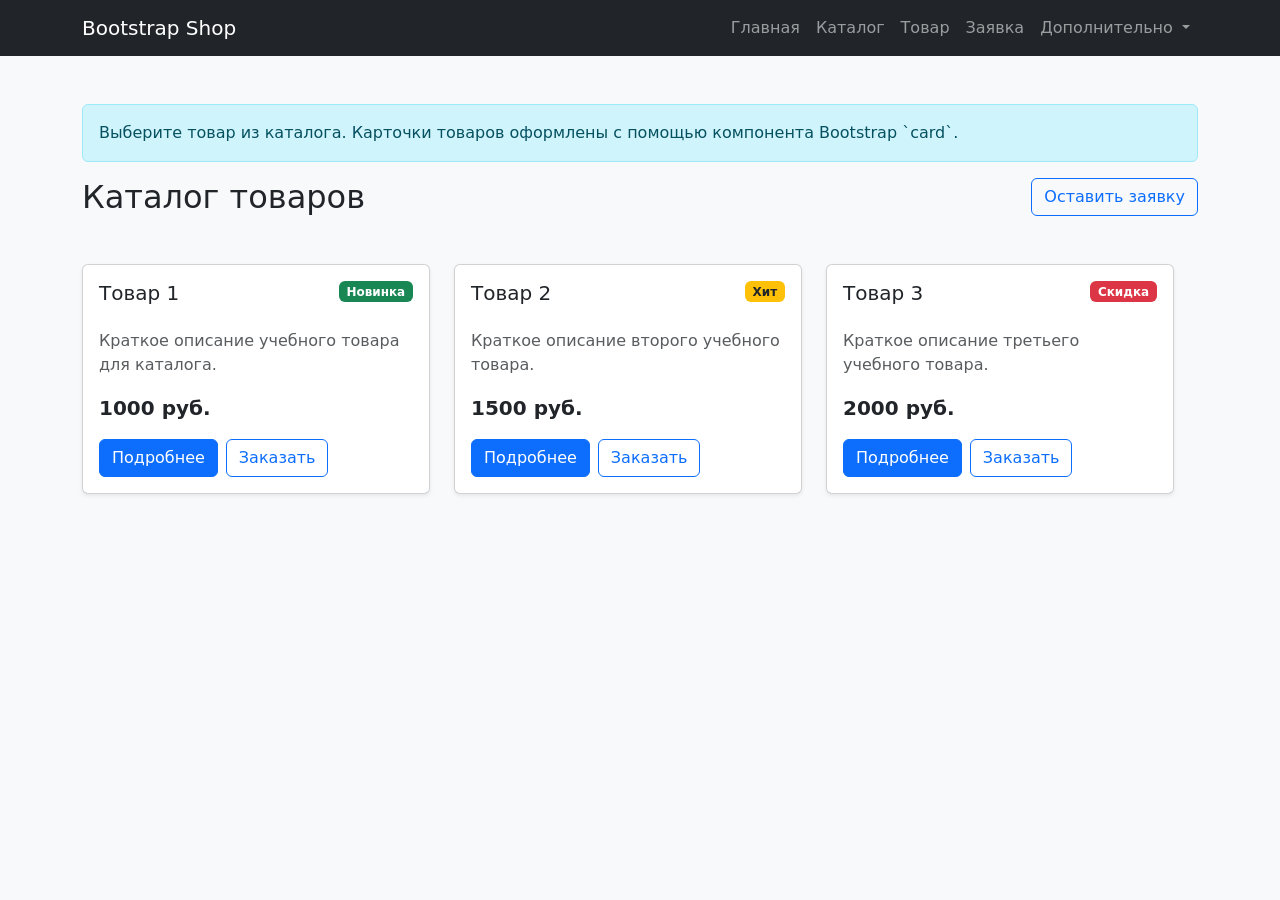
==== catalog.html @ 183e71b6 "feat: add Bootstrap components pages" ====
<!DOCTYPE html>
<html lang="ru">

<head>
    <meta charset="UTF-8">

    <meta
        name="viewport"
        content="width=device-width, initial-scale=1.0"
    >

    <title>Каталог — Bootstrap Shop</title>

    <link
        href="https://cdn.jsdelivr.net/npm/bootstrap@5.3.8/dist/css/bootstrap.min.css"
        rel="stylesheet"
    >

    <link rel="stylesheet" href="css/custom.css">
</head>

<body>

<nav class="navbar navbar-expand-lg navbar-dark bg-dark">
    <div class="container">
        <a class="navbar-brand" href="index.html">Bootstrap Shop</a>

        <button
            class="navbar-toggler"
            type="button"
            data-bs-toggle="collapse"
            data-bs-target="#mainNavbar"
            aria-controls="mainNavbar"
            aria-expanded="false"
            aria-label="Переключить навигацию"
        >
            <span class="navbar-toggler-icon"></span>
        </button>

        <div class="collapse navbar-collapse" id="mainNavbar">
            <ul class="navbar-nav ms-auto">

                <li class="nav-item">
                    <a class="nav-link" href="index.html">Главная</a>
                </li>

                <li class="nav-item">
                    <a class="nav-link" href="catalog.html">Каталог</a>
                </li>

                <li class="nav-item">
                    <a class="nav-link" href="product.html">Товар</a>
                </li>

                <li class="nav-item">
                    <a class="nav-link" href="order.html">Заявка</a>
                </li>

                <li class="nav-item dropdown">
                    <a
                        class="nav-link dropdown-toggle"
                        href="#"
                        role="button"
                        data-bs-toggle="dropdown"
                        aria-expanded="false"
                    >
                        Дополнительно
                    </a>

                    <ul class="dropdown-menu">
                        <li>
                            <a class="dropdown-item" href="catalog.html">
                                Все товары
                            </a>
                        </li>

                        <li>
                            <a class="dropdown-item" href="order.html">
                                Оформить заявку
                            </a>
                        </li>

                        <li>
                            <a class="dropdown-item" href="index.html#popular">
                                Популярное
                            </a>
                        </li>
                    </ul>
                </li>

            </ul>
        </div>
    </div>
</nav>

<main class="container my-5">

    <div class="alert alert-info" role="alert">
        Выберите товар из каталога. Карточки товаров оформлены
        с помощью компонента Bootstrap `card`.
    </div>

    <div class="d-flex justify-content-between align-items-center mb-4">

        <h1 class="h2 mb-0">Каталог товаров</h1>

        <a class="btn btn-outline-primary" href="order.html">
            Оставить заявку
        </a>

    </div>

    <div class="row g-4">
        
<div class="row g-4">

    <!-- Первый товар -->
    <div class="col-12 col-md-6 col-lg-4">
        <div class="card h-100 shadow-sm">

            <div class="card-body d-flex flex-column">

                <div class="d-flex justify-content-between align-items-start mb-3">
                    <h2 class="card-title h5">Товар 1</h2>
                    <span class="badge bg-success">Новинка</span>
                </div>

                <p class="card-text text-muted">
                    Краткое описание учебного товара для каталога.
                </p>

                <p class="fw-bold fs-5 mt-auto">1000 руб.</p>

                <div class="d-flex gap-2">

                    <a class="btn btn-primary" href="product.html">
                        Подробнее
                    </a>

                    <button
                        class="btn btn-outline-primary"
                        type="button"
                        data-bs-toggle="modal"
                        data-bs-target="#orderModal"
                    >
                        Заказать
                    </button>

                </div>
            </div>
        </div>
    </div>

    <!-- Второй товар -->
    <div class="col-12 col-md-6 col-lg-4">
        <div class="card h-100 shadow-sm">

            <div class="card-body d-flex flex-column">

                <div class="d-flex justify-content-between align-items-start mb-3">
                    <h2 class="card-title h5">Товар 2</h2>
                    <span class="badge bg-warning text-dark">Хит</span>
                </div>

                <p class="card-text text-muted">
                    Краткое описание второго учебного товара.
                </p>

                <p class="fw-bold fs-5 mt-auto">1500 руб.</p>

                <div class="d-flex gap-2">

                    <a class="btn btn-primary" href="product.html">
                        Подробнее
                    </a>

                    <button
                        class="btn btn-outline-primary"
                        type="button"
                        data-bs-toggle="modal"
                        data-bs-target="#orderModal"
                    >
                        Заказать
                    </button>

                </div>
            </div>
        </div>
    </div>

    <!-- Третий товар -->
    <div class="col-12 col-md-6 col-lg-4">
        <div class="card h-100 shadow-sm">

            <div class="card-body d-flex flex-column">

                <div class="d-flex justify-content-between align-items-start mb-3">
                    <h2 class="card-title h5">Товар 3</h2>
                    <span class="badge bg-danger">Скидка</span>
                </div>

                <p class="card-text text-muted">
                    Краткое описание третьего учебного товара.
                </p>

                <p class="fw-bold fs-5 mt-auto">2000 руб.</p>

                <div class="d-flex gap-2">

                    <a class="btn btn-primary" href="product.html">
                        Подробнее
                    </a>

                    <button
                        class="btn btn-outline-primary"
                        type="button"
                        data-bs-toggle="modal"
                        data-bs-target="#orderModal"
                    >
                        Заказать
                    </button>

                </div>
            </div>
        </div>
    </div>

</div>

    </div>

</main>


<!-- Модальное окно быстрой заявки -->
<div
    class="modal fade"
    id="orderModal"
    tabindex="-1"
    aria-labelledby="orderModalLabel"
    aria-hidden="true"
>
    <div class="modal-dialog">
        <div class="modal-content">

            <div class="modal-header">
                <h2 class="modal-title h5" id="orderModalLabel">
                    Быстрая заявка
                </h2>

                <button
                    type="button"
                    class="btn-close"
                    data-bs-dismiss="modal"
                    aria-label="Закрыть"
                ></button>
            </div>

            <div class="modal-body">

                <p class="text-muted">
                    Оставьте контактные данные, и менеджер свяжется с вами.
                </p>

                <form>

                    <div class="mb-3">
                        <label for="modal-name" class="form-label">
                            Имя
                        </label>

                        <input
                            id="modal-name"
                            type="text"
                            class="form-control"
                            required
                        >
                    </div>

                    <div class="mb-3">
                        <label for="modal-phone" class="form-label">
                            Телефон
                        </label>

                        <input
                            id="modal-phone"
                            type="tel"
                            class="form-control"
                            required
                        >
                    </div>

                    <div class="form-check mb-3">
                        <input
                            id="modal-agree"
                            class="form-check-input"
                            type="checkbox"
                            required
                        >

                        <label class="form-check-label" for="modal-agree">
                            Согласен на обработку данных
                        </label>
                    </div>

                </form>
            </div>

            <div class="modal-footer">

                <button
                    type="button"
                    class="btn btn-secondary"
                    data-bs-dismiss="modal"
                >
                    Закрыть
                </button>

                <button
                    type="button"
                    class="btn btn-primary"
                >
                    Отправить
                </button>

            </div>

        </div>
    </div>
</div>


    <script
        src="https://cdn.jsdelivr.net/npm/bootstrap@5.3.8/dist/js/bootstrap.bundle.min.js">
    </script>

<body class="bg-light">

</html>
---- css/custom.css ----
body {
    min-height: 100vh;
}

.placeholder-box {
    min-height: 240px;
}

.placeholder-image {
    min-height: 320px;
}

.card-img-top {
    height: 180px;
    object-fit: cover;
}
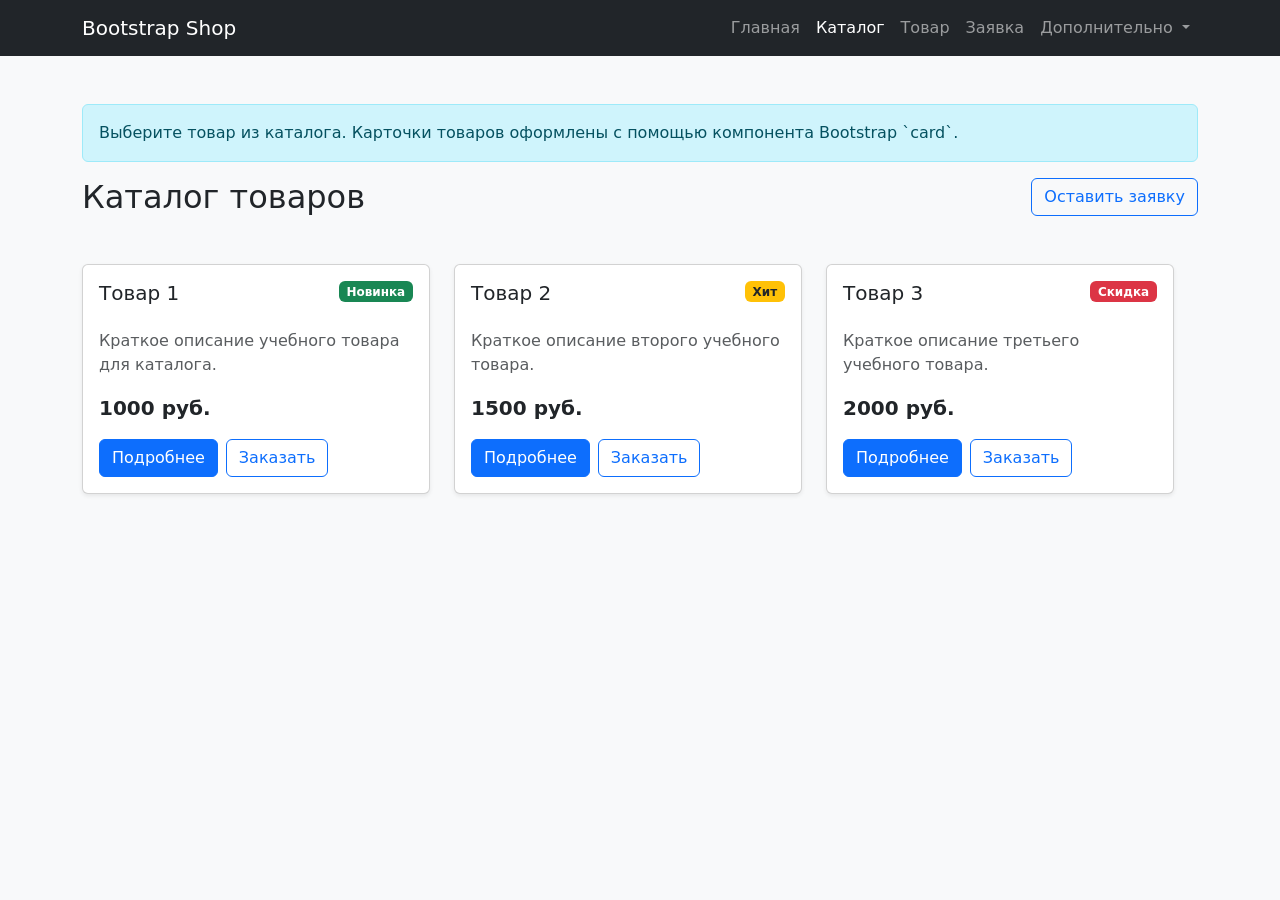
==== commit bd350868: "fix: prepare Bootstrap project for submission" ====
--- a/catalog.html
+++ b/catalog.html
@@ -46,7 +46,7 @@
                 </li>
 
                 <li class="nav-item">
-                    <a class="nav-link" href="catalog.html">Каталог</a>
+                    <a class="nav-link active" aria-current="page" href="catalog.html">Каталог</a>
                 </li>
 
                 <li class="nav-item">
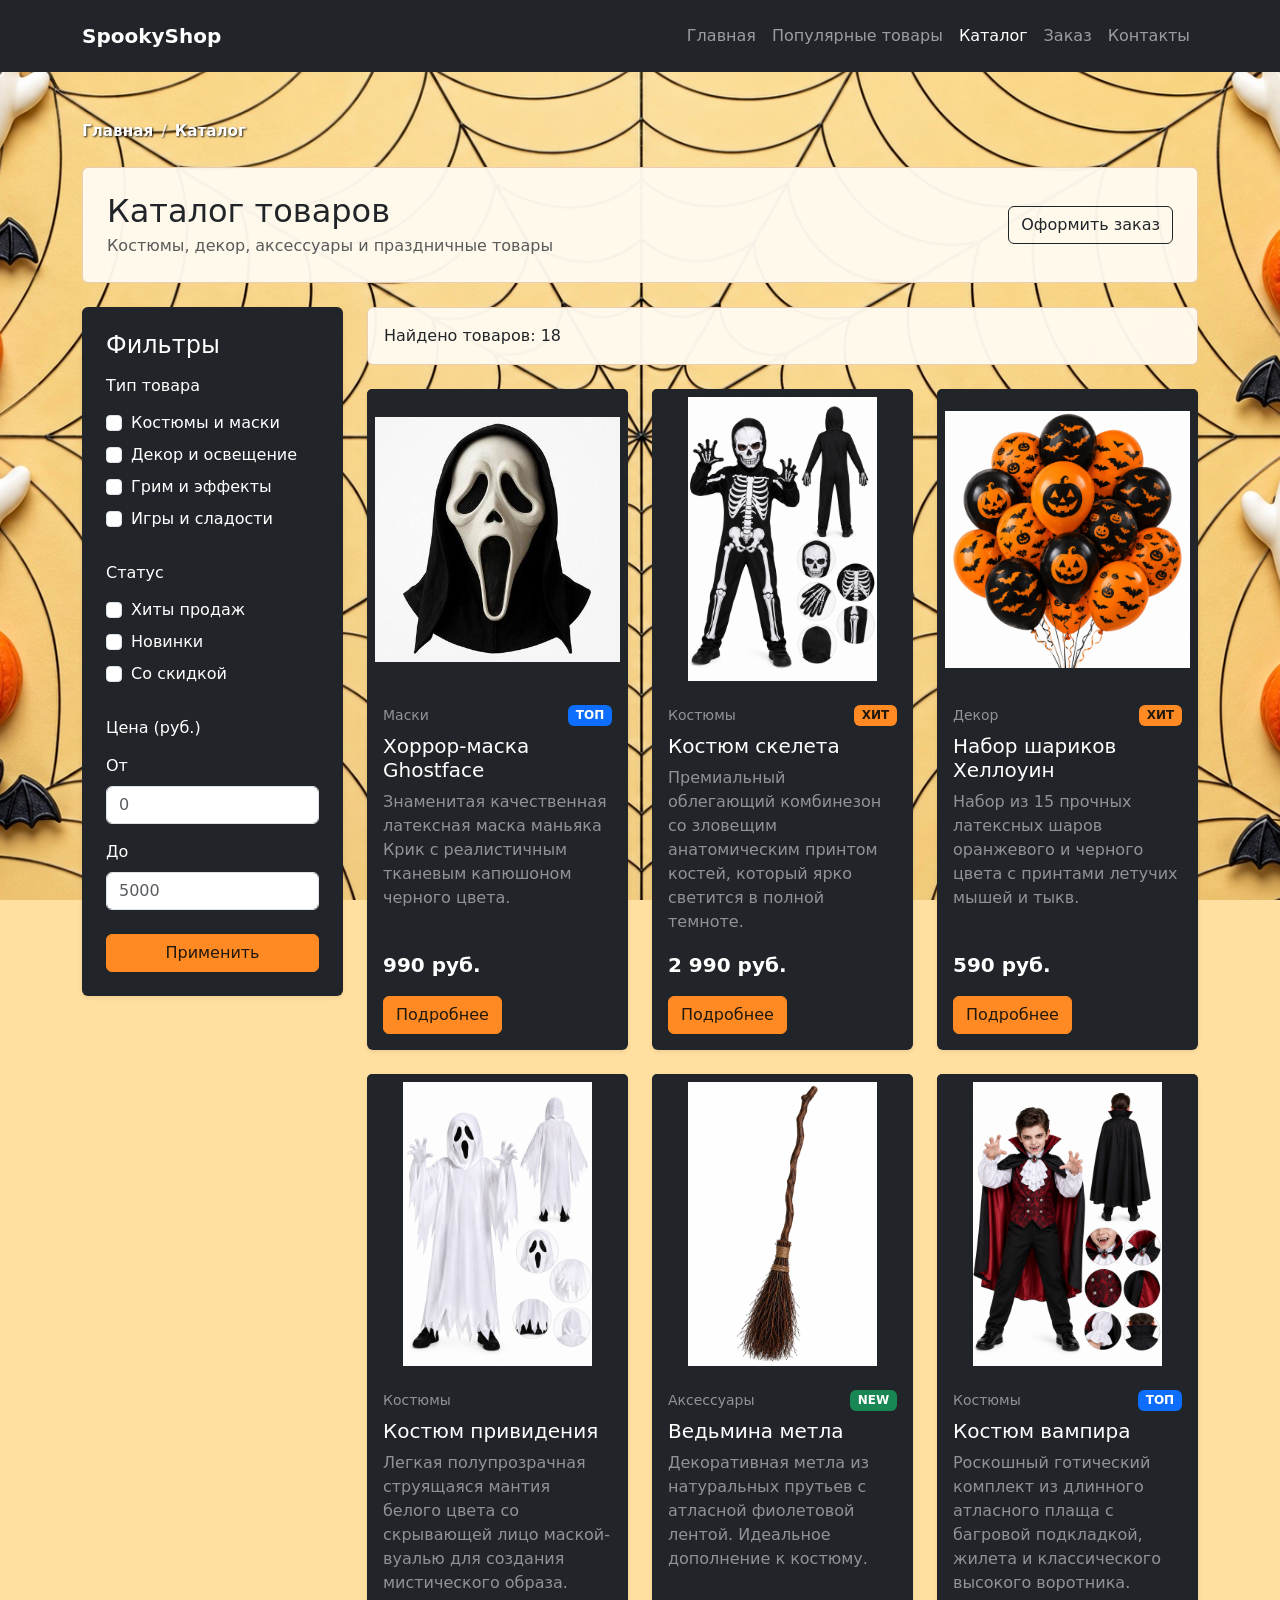
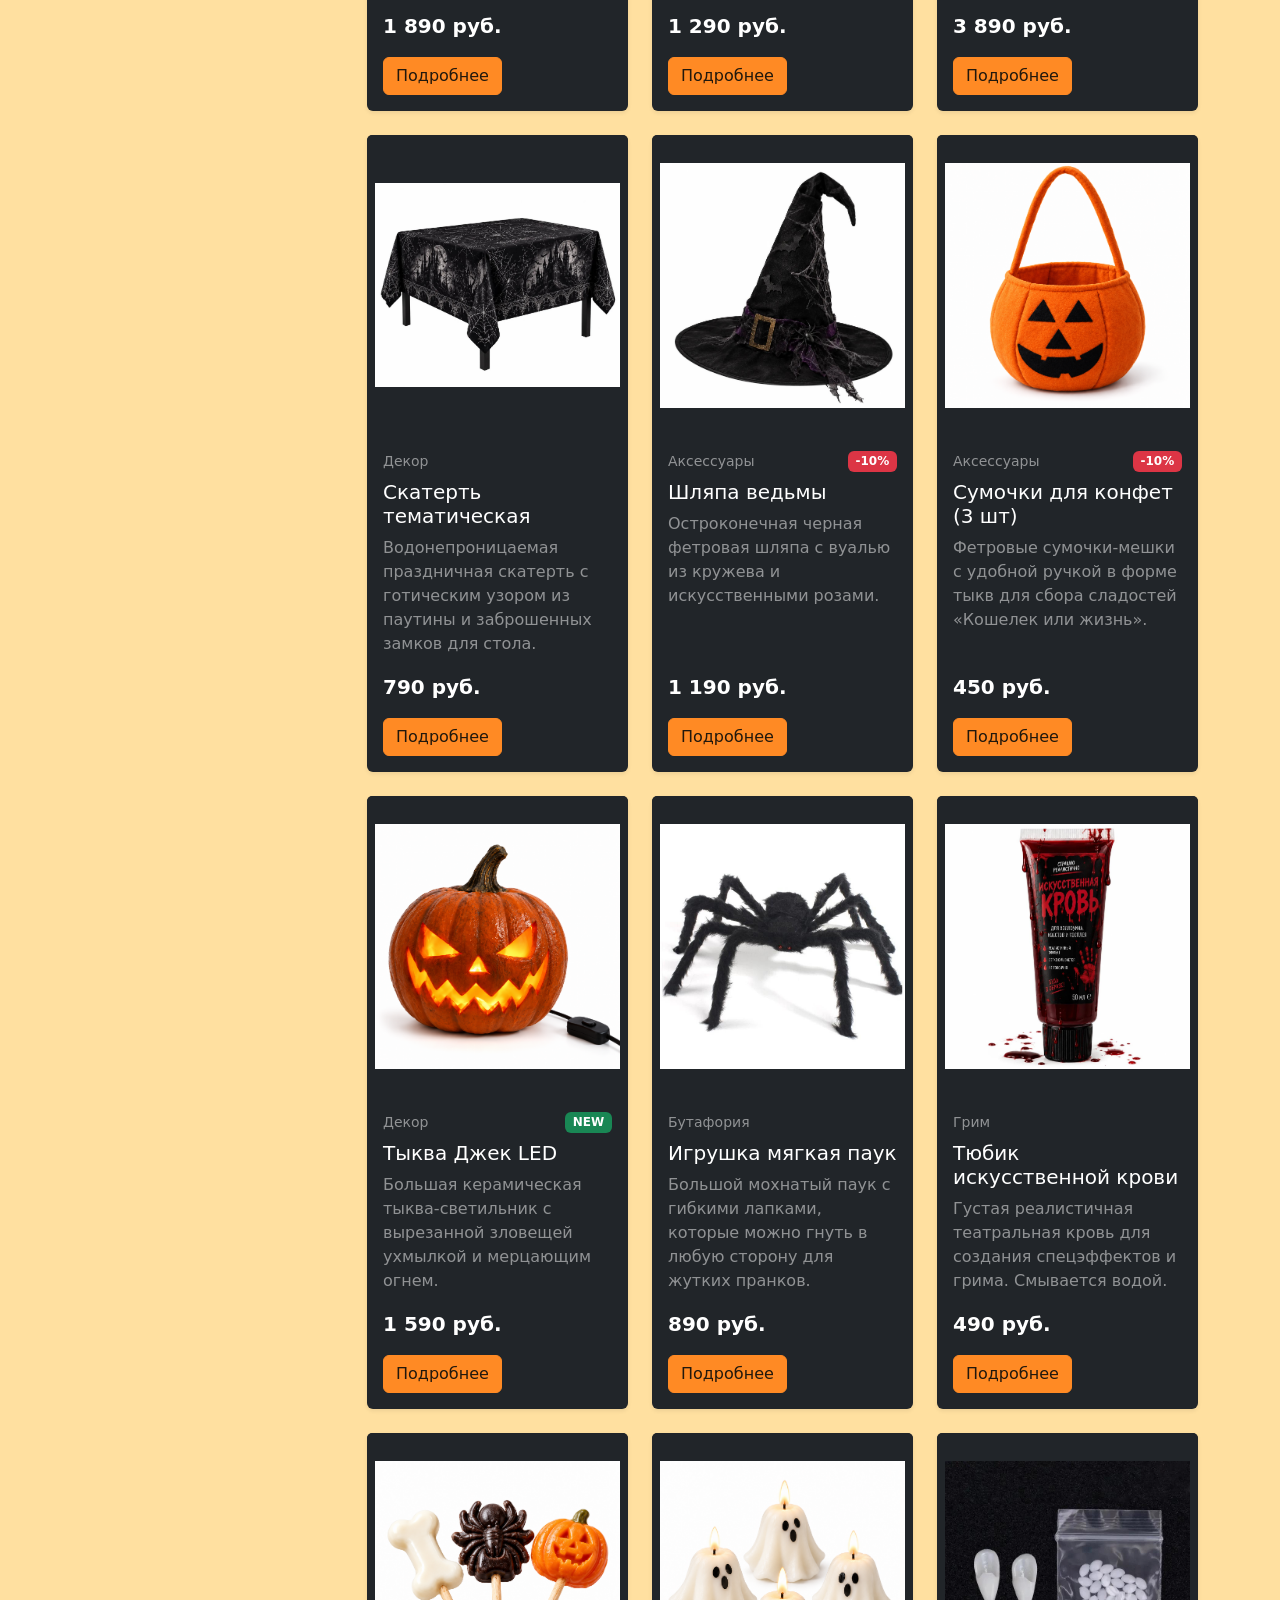
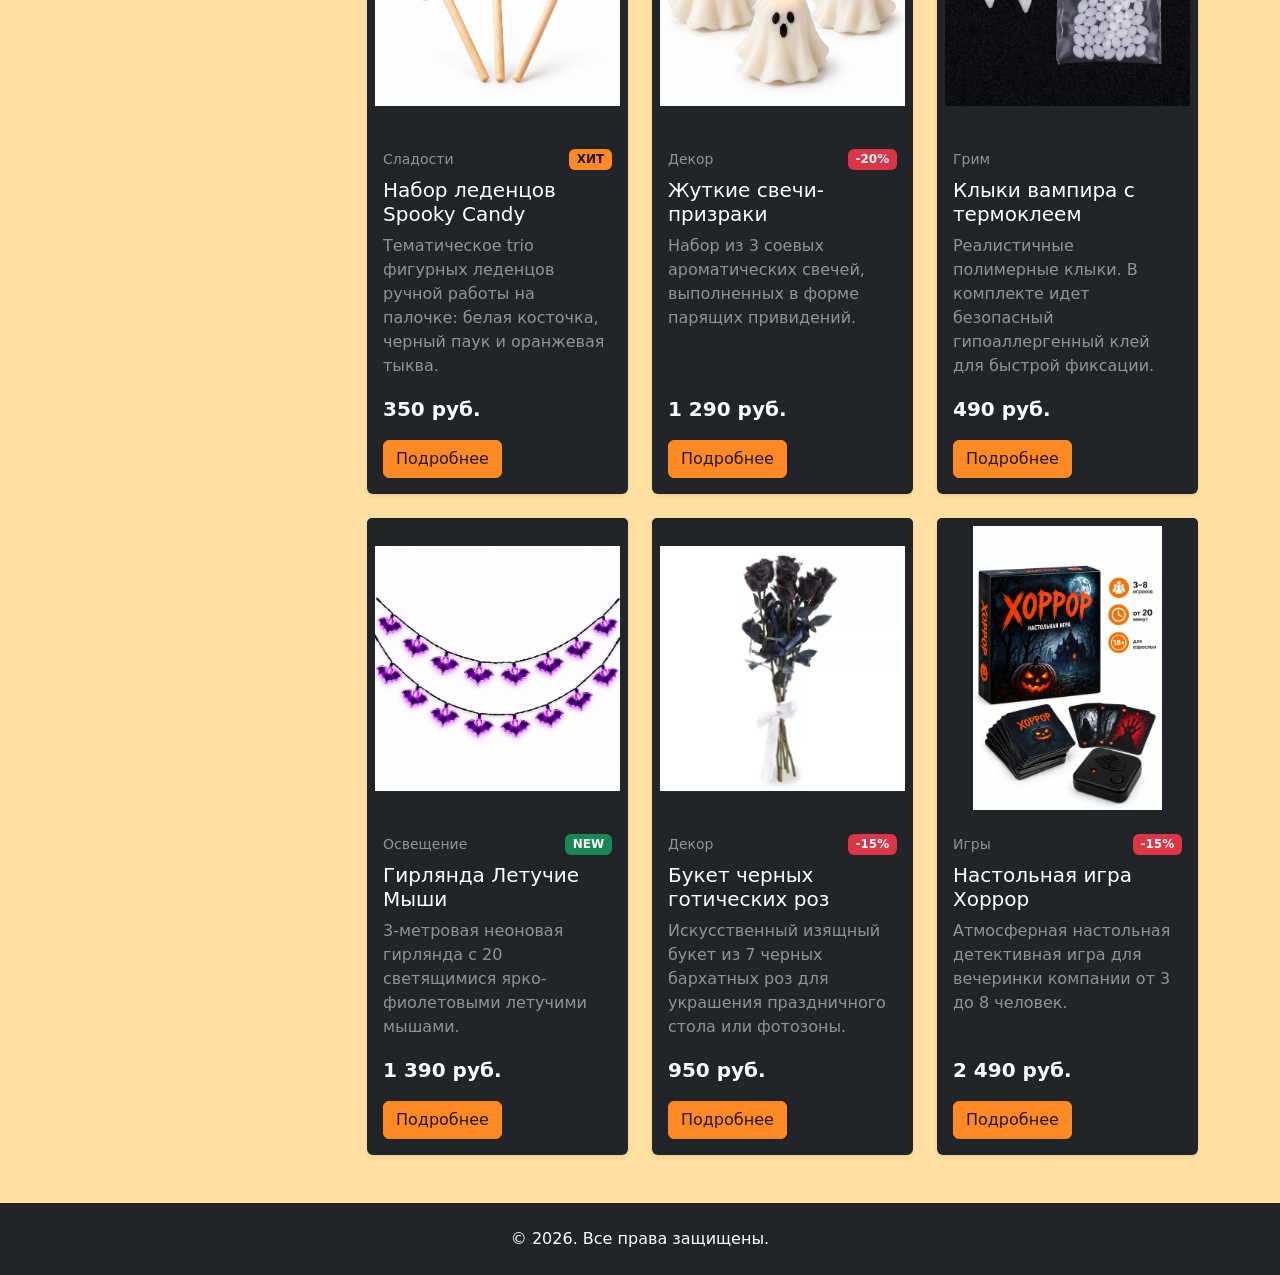
==== commit d0aae740: "Add files via upload Update SpookyShop project" ====
--- a/catalog.html
+++ b/catalog.html
@@ -1,340 +1,474 @@
-
 <!DOCTYPE html>
 <html lang="ru">
-
 <head>
     <meta charset="UTF-8">
-
-    <meta
-        name="viewport"
-        content="width=device-width, initial-scale=1.0"
-    >
-
-    <title>Каталог — Bootstrap Shop</title>
-
-    <link
-        href="https://cdn.jsdelivr.net/npm/bootstrap@5.3.8/dist/css/bootstrap.min.css"
-        rel="stylesheet"
-    >
-
+    <meta name="viewport" content="width=device-width, initial-scale=1.0">
+    <meta name="description" content="Каталог SpookyShop: костюмы, декор, аксессуары и товары для Хеллоуина.">
+    <title>Каталог — SpookyShop</title>
+    <link rel="stylesheet" href="vendor/bootstrap/css/bootstrap.min.css">
     <link rel="stylesheet" href="css/custom.css">
 </head>
-
-<body>
-
-<nav class="navbar navbar-expand-lg navbar-dark bg-dark">
+<body class="spooky-page">
+
+<header>
+<nav class="navbar navbar-expand-lg navbar-dark bg-dark py-3" aria-label="Основная навигация">
     <div class="container">
-        <a class="navbar-brand" href="index.html">Bootstrap Shop</a>
-
-        <button
-            class="navbar-toggler"
-            type="button"
-            data-bs-toggle="collapse"
-            data-bs-target="#mainNavbar"
-            aria-controls="mainNavbar"
-            aria-expanded="false"
-            aria-label="Переключить навигацию"
-        >
-            <span class="navbar-toggler-icon"></span>
-        </button>
-
+        <a class="navbar-brand fw-bold" href="index.html">SpookyShop</a>
+        <button class="navbar-toggler" type="button" data-bs-toggle="collapse" data-bs-target="#mainNavbar" aria-controls="mainNavbar" aria-expanded="false" aria-label="Переключить навигацию"><span class="navbar-toggler-icon"></span></button>
         <div class="collapse navbar-collapse" id="mainNavbar">
             <ul class="navbar-nav ms-auto">
-
-                <li class="nav-item">
-                    <a class="nav-link" href="index.html">Главная</a>
-                </li>
-
-                <li class="nav-item">
-                    <a class="nav-link active" aria-current="page" href="catalog.html">Каталог</a>
-                </li>
-
-                <li class="nav-item">
-                    <a class="nav-link" href="product.html">Товар</a>
-                </li>
-
-                <li class="nav-item">
-                    <a class="nav-link" href="order.html">Заявка</a>
-                </li>
-
-                <li class="nav-item dropdown">
-                    <a
-                        class="nav-link dropdown-toggle"
-                        href="#"
-                        role="button"
-                        data-bs-toggle="dropdown"
-                        aria-expanded="false"
-                    >
-                        Дополнительно
-                    </a>
-
-                    <ul class="dropdown-menu">
-                        <li>
-                            <a class="dropdown-item" href="catalog.html">
-                                Все товары
-                            </a>
-                        </li>
-
-                        <li>
-                            <a class="dropdown-item" href="order.html">
-                                Оформить заявку
-                            </a>
-                        </li>
-
-                        <li>
-                            <a class="dropdown-item" href="index.html#popular">
-                                Популярное
-                            </a>
-                        </li>
-                    </ul>
-                </li>
-
+                <li class="nav-item"><a class="nav-link" href="index.html">Главная</a></li>
+                <li class="nav-item"><a class="nav-link" href="index.html#popular">Популярные товары</a></li>
+                <li class="nav-item"><a class="nav-link active" aria-current="page" href="catalog.html">Каталог</a></li>
+                <li class="nav-item"><a class="nav-link" href="order.html">Заказ</a></li>
+                <li class="nav-item"><a class="nav-link" href="contacts.html">Контакты</a></li>
             </ul>
         </div>
     </div>
 </nav>
+</header>
 
 <main class="container my-5">
-
-    <div class="alert alert-info" role="alert">
-        Выберите товар из каталога. Карточки товаров оформлены
-        с помощью компонента Bootstrap `card`.
+    <!-- Хлебные крошки, как в КР1: без рамки -->
+    <nav aria-label="Хлебные крошки">
+        <ol class="breadcrumb spooky-breadcrumb mb-4">
+            <li class="breadcrumb-item"><a href="index.html">Главная</a></li>
+            <li class="breadcrumb-item active" aria-current="page">Каталог</li>
+        </ol>
+    </nav>
+
+    <div class="spooky-panel rounded p-4 d-flex flex-wrap justify-content-between align-items-center gap-3 mb-4">
+        <div>
+            <h1 class="h2 mb-1">Каталог товаров</h1>
+            <p class="text-muted mb-0">Костюмы, декор, аксессуары и праздничные товары</p>
+        </div>
+        <a class="btn btn-outline-dark" href="order.html">Оформить заказ</a>
     </div>
-
-    <div class="d-flex justify-content-between align-items-center mb-4">
-
-        <h1 class="h2 mb-0">Каталог товаров</h1>
-
-        <a class="btn btn-outline-primary" href="order.html">
-            Оставить заявку
-        </a>
-
+    <div class="row g-4">
+        <aside class="col-12 col-lg-3" aria-labelledby="filters-title">
+            <div class="card bg-dark text-white border-0 shadow-sm"><div class="card-body p-4">
+                <h2 class="h4 mb-3" id="filters-title">Фильтры</h2>
+                <form id="catalogFilters">
+          
+          <fieldset class="mb-4">
+            <legend class="h6 mb-3">Тип товара</legend>
+            <label class="d-block mb-2"><input class="form-check-input me-1" type="checkbox" name="type" value="costumes"> Костюмы и маски</label>
+            <label class="d-block mb-2"><input class="form-check-input me-1" type="checkbox" name="type" value="decor"> Декор и освещение</label>
+            <label class="d-block mb-2"><input class="form-check-input me-1" type="checkbox" name="type" value="makeup"> Грим и эффекты</label>
+            <label class="d-block mb-2"><input class="form-check-input me-1" type="checkbox" name="type" value="sweets"> Игры и сладости</label>
+          </fieldset>
+
+          <fieldset class="mb-4">
+            <legend class="h6 mb-3">Статус</legend>
+            <label class="d-block mb-2"><input class="form-check-input me-1" type="checkbox" name="status" value="hit"> Хиты продаж</label>
+            <label class="d-block mb-2"><input class="form-check-input me-1" type="checkbox" name="status" value="new"> Новинки</label>
+            <label class="d-block mb-2"><input class="form-check-input me-1" type="checkbox" name="status" value="discount"> Со скидкой</label>
+          </fieldset>
+          
+          <fieldset class="mb-4">
+            <legend class="h6 mb-3">Цена (руб.)</legend>
+            <label class="d-block mb-2" for="price-from">От</label>
+            <input class="form-control" id="price-from" name="price_from" min="0" step="1" type="number" placeholder="0">
+            <label class="d-block mt-3 mb-2" for="price-to">До</label>
+            <input class="form-control" id="price-to" name="price_to" min="0" step="1" type="number" placeholder="5000">
+          </fieldset>
+          <button class="btn btn-orange w-100" type="submit">Применить</button>
+        </form>
+            </div></div>
+        </aside>
+        <section class="col-12 col-lg-9" aria-label="Товары каталога">
+            <p class="spooky-panel rounded p-3 mb-4" id="catalog-count" role="status">Найдено товаров: 18</p>
+            <div class="row g-4" id="catalog-products">
+
+        <!-- Товар 1 -->
+        <div class="col-12 col-md-6 col-lg-4">
+            <article data-type="costumes" data-status="" data-category="Маски" data-price="990" id="scream" class="card h-100 shadow-sm bg-dark text-white border-0">
+                <img src="images/scream.png" class="card-img-top object-fit-contain bg-dark p-2"
+                     alt="Хоррор-маска Ghostface" loading="lazy">
+                <div class="card-body d-flex flex-column">
+                    <div class="d-flex justify-content-between align-items-start gap-2 mb-2">
+                        <span class="small text-white-50">Маски</span>
+                        <span class="badge bg-primary">ТОП</span>
+                    </div>
+                    <h2 class="card-title h5">Хоррор-маска Ghostface</h2>
+                    <p class="card-text text-white-50">Знаменитая качественная латексная маска маньяка Крик с реалистичным тканевым капюшоном черного цвета.</p>
+                    <p class="fw-bold fs-5 mt-auto">990 руб.</p>
+                    <div class="d-flex flex-wrap gap-2">
+                        <a class="btn btn-orange" href="product.html">Подробнее</a>
+                        
+                        
+                    </div>
+                </div>
+            </article>
+        </div>
+        <!-- Товар 2 -->
+        <div class="col-12 col-md-6 col-lg-4">
+            <article data-type="costumes" data-status="hit" data-category="Костюмы" data-price="2990" id="skeleton" class="card h-100 shadow-sm bg-dark text-white border-0">
+                <img src="images/skeleton.png" class="card-img-top object-fit-contain bg-dark p-2"
+                     alt="Костюм скелета" loading="lazy">
+                <div class="card-body d-flex flex-column">
+                    <div class="d-flex justify-content-between align-items-start gap-2 mb-2">
+                        <span class="small text-white-50">Костюмы</span>
+                        <span class="badge badge-orange">ХИТ</span>
+                    </div>
+                    <h2 class="card-title h5">Костюм скелета</h2>
+                    <p class="card-text text-white-50">Премиальный облегающий комбинезон со зловещим анатомическим принтом костей, который ярко светится в полной темноте.</p>
+                    <p class="fw-bold fs-5 mt-auto">2 990 руб.</p>
+                    <div class="d-flex flex-wrap gap-2">
+                        <a class="btn btn-orange" href="product.html">Подробнее</a>
+                        
+                    </div>
+                </div>
+            </article>
+        </div>
+        <!-- Товар 3 -->
+        <div class="col-12 col-md-6 col-lg-4">
+            <article data-type="decor" data-status="hit" data-category="Декор" data-price="590" id="balloon" class="card h-100 shadow-sm bg-dark text-white border-0">
+                <img src="images/balloon.png" class="card-img-top object-fit-contain bg-dark p-2"
+                     alt="Набор шариков Хеллоуин" loading="lazy">
+                <div class="card-body d-flex flex-column">
+                    <div class="d-flex justify-content-between align-items-start gap-2 mb-2">
+                        <span class="small text-white-50">Декор</span>
+                        <span class="badge badge-orange">ХИТ</span>
+                    </div>
+                    <h2 class="card-title h5">Набор шариков Хеллоуин</h2>
+                    <p class="card-text text-white-50">Набор из 15 прочных латексных шаров оранжевого и черного цвета с принтами летучих мышей и тыкв.</p>
+                    <p class="fw-bold fs-5 mt-auto">590 руб.</p>
+                    <div class="d-flex flex-wrap gap-2">
+                        <a class="btn btn-orange" href="product.html">Подробнее</a>
+                        
+                        
+                    </div>
+                </div>
+            </article>
+        </div>
+        <!-- Товар 4 -->
+        <div class="col-12 col-md-6 col-lg-4">
+            <article data-type="costumes" data-status="" data-category="Костюмы" data-price="1890" id="ghost" class="card h-100 shadow-sm bg-dark text-white border-0">
+                <img src="images/ghost.png" class="card-img-top object-fit-contain bg-dark p-2"
+                     alt="Костюм привидения" loading="lazy">
+                <div class="card-body d-flex flex-column">
+                    <div class="d-flex justify-content-between align-items-start gap-2 mb-2">
+                        <span class="small text-white-50">Костюмы</span>
+                        
+                    </div>
+                    <h2 class="card-title h5">Костюм привидения</h2>
+                    <p class="card-text text-white-50">Легкая полупрозрачная струящаяся мантия белого цвета со скрывающей лицо маской-вуалью для создания мистического образа.</p>
+                    <p class="fw-bold fs-5 mt-auto">1 890 руб.</p>
+                    <div class="d-flex flex-wrap gap-2">
+                        <a class="btn btn-orange" href="product.html">Подробнее</a>
+                        
+                        
+                    </div>
+                </div>
+            </article>
+        </div>
+        <!-- Товар 5 -->
+        <div class="col-12 col-md-6 col-lg-4">
+            <article data-type="costumes" data-status="new" data-category="Аксессуары" data-price="1290" id="broom" class="card h-100 shadow-sm bg-dark text-white border-0">
+                <img src="images/broom.png" class="card-img-top object-fit-contain bg-dark p-2"
+                     alt="Ведьмина метла" loading="lazy">
+                <div class="card-body d-flex flex-column">
+                    <div class="d-flex justify-content-between align-items-start gap-2 mb-2">
+                        <span class="small text-white-50">Аксессуары</span>
+                        <span class="badge bg-success">NEW</span>
+                    </div>
+                    <h2 class="card-title h5">Ведьмина метла</h2>
+                    <p class="card-text text-white-50">Декоративная метла из натуральных прутьев с атласной фиолетовой лентой. Идеальное дополнение к костюму.</p>
+                    <p class="fw-bold fs-5 mt-auto">1 290 руб.</p>
+                    <div class="d-flex flex-wrap gap-2">
+                        <a class="btn btn-orange" href="product.html">Подробнее</a>
+                        
+                        
+                    </div>
+                </div>
+            </article>
+        </div>
+        <!-- Товар 6 -->
+        <div class="col-12 col-md-6 col-lg-4">
+            <article data-type="costumes" data-status="" data-category="Костюмы" data-price="3890" id="vampire" class="card h-100 shadow-sm bg-dark text-white border-0">
+                <img src="images/vampire.png" class="card-img-top object-fit-contain bg-dark p-2"
+                     alt="Костюм вампира" loading="lazy">
+                <div class="card-body d-flex flex-column">
+                    <div class="d-flex justify-content-between align-items-start gap-2 mb-2">
+                        <span class="small text-white-50">Костюмы</span>
+                        <span class="badge bg-primary">ТОП</span>
+                    </div>
+                    <h2 class="card-title h5">Костюм вампира</h2>
+                    <p class="card-text text-white-50">Роскошный готический комплект из длинного атласного плаща с багровой подкладкой, жилета и классического высокого воротника.</p>
+                    <p class="fw-bold fs-5 mt-auto">3 890 руб.</p>
+                    <div class="d-flex flex-wrap gap-2">
+                        <a class="btn btn-orange" href="product.html">Подробнее</a>
+                        
+                        
+                    </div>
+                </div>
+            </article>
+        </div>
+        <!-- Товар 7 -->
+        <div class="col-12 col-md-6 col-lg-4">
+            <article data-type="decor" data-status="" data-category="Декор" data-price="790" id="tablecloth" class="card h-100 shadow-sm bg-dark text-white border-0">
+                <img src="images/tablecloth.png" class="card-img-top object-fit-contain bg-dark p-2"
+                     alt="Скатерть тематическая" loading="lazy">
+                <div class="card-body d-flex flex-column">
+                    <div class="d-flex justify-content-between align-items-start gap-2 mb-2">
+                        <span class="small text-white-50">Декор</span>
+                        
+                    </div>
+                    <h2 class="card-title h5">Скатерть тематическая</h2>
+                    <p class="card-text text-white-50">Водонепроницаемая праздничная скатерть с готическим узором из паутины и заброшенных замков для стола.</p>
+                    <p class="fw-bold fs-5 mt-auto">790 руб.</p>
+                    <div class="d-flex flex-wrap gap-2">
+                        <a class="btn btn-orange" href="product.html">Подробнее</a>
+                        
+                        
+                    </div>
+                </div>
+            </article>
+        </div>
+        <!-- Товар 8 -->
+        <div class="col-12 col-md-6 col-lg-4">
+            <article data-type="costumes" data-status="discount" data-category="Аксессуары" data-price="1190" id="witch" class="card h-100 shadow-sm bg-dark text-white border-0">
+                <img src="images/witch.png" class="card-img-top object-fit-contain bg-dark p-2"
+                     alt="Шляпа ведьмы" loading="lazy">
+                <div class="card-body d-flex flex-column">
+                    <div class="d-flex justify-content-between align-items-start gap-2 mb-2">
+                        <span class="small text-white-50">Аксессуары</span>
+                        <span class="badge bg-danger">-10%</span>
+                    </div>
+                    <h2 class="card-title h5">Шляпа ведьмы</h2>
+                    <p class="card-text text-white-50">Остроконечная черная фетровая шляпа с вуалью из кружева и искусственными розами.</p>
+                    <p class="fw-bold fs-5 mt-auto">1 190 руб.</p>
+                    <div class="d-flex flex-wrap gap-2">
+                        <a class="btn btn-orange" href="product.html">Подробнее</a>
+                        
+                        
+                    </div>
+                </div>
+            </article>
+        </div>
+        <!-- Товар 9 -->
+        <div class="col-12 col-md-6 col-lg-4">
+            <article data-type="costumes" data-status="discount" data-category="Аксессуары" data-price="450" id="bag" class="card h-100 shadow-sm bg-dark text-white border-0">
+                <img src="images/bag.png" class="card-img-top object-fit-contain bg-dark p-2"
+                     alt="Сумочки для конфет (3 шт)" loading="lazy">
+                <div class="card-body d-flex flex-column">
+                    <div class="d-flex justify-content-between align-items-start gap-2 mb-2">
+                        <span class="small text-white-50">Аксессуары</span>
+                        <span class="badge bg-danger">-10%</span>
+                    </div>
+                    <h2 class="card-title h5">Сумочки для конфет (3 шт)</h2>
+                    <p class="card-text text-white-50">Фетровые сумочки-мешки с удобной ручкой в форме тыкв для сбора сладостей «Кошелек или жизнь».</p>
+                    <p class="fw-bold fs-5 mt-auto">450 руб.</p>
+                    <div class="d-flex flex-wrap gap-2">
+                        <a class="btn btn-orange" href="product.html">Подробнее</a>
+                        
+                        
+                    </div>
+                </div>
+            </article>
+        </div>
+        <!-- Товар 10 -->
+        <div class="col-12 col-md-6 col-lg-4">
+            <article data-type="decor" data-status="new" data-category="Декор" data-price="1590" id="pumpkin" class="card h-100 shadow-sm bg-dark text-white border-0">
+                <img src="images/pumpkin.png" class="card-img-top object-fit-contain bg-dark p-2"
+                     alt="Тыква Джек LED" loading="lazy">
+                <div class="card-body d-flex flex-column">
+                    <div class="d-flex justify-content-between align-items-start gap-2 mb-2">
+                        <span class="small text-white-50">Декор</span>
+                        <span class="badge bg-success">NEW</span>
+                    </div>
+                    <h2 class="card-title h5">Тыква Джек LED</h2>
+                    <p class="card-text text-white-50">Большая керамическая тыква-светильник с вырезанной зловещей ухмылкой и мерцающим огнем.</p>
+                    <p class="fw-bold fs-5 mt-auto">1 590 руб.</p>
+                    <div class="d-flex flex-wrap gap-2">
+                        <a class="btn btn-orange" href="product.html">Подробнее</a>
+                        
+                        
+                    </div>
+                </div>
+            </article>
+        </div>
+        <!-- Товар 11 -->
+        <div class="col-12 col-md-6 col-lg-4">
+            <article data-type="decor" data-status="" data-category="Бутафория" data-price="890" id="spider" class="card h-100 shadow-sm bg-dark text-white border-0">
+                <img src="images/spider.png" class="card-img-top object-fit-contain bg-dark p-2"
+                     alt="Игрушка мягкая паук" loading="lazy">
+                <div class="card-body d-flex flex-column">
+                    <div class="d-flex justify-content-between align-items-start gap-2 mb-2">
+                        <span class="small text-white-50">Бутафория</span>
+                        
+                    </div>
+                    <h2 class="card-title h5">Игрушка мягкая паук</h2>
+                    <p class="card-text text-white-50">Большой мохнатый паук с гибкими лапками, которые можно гнуть в любую сторону для жутких пранков.</p>
+                    <p class="fw-bold fs-5 mt-auto">890 руб.</p>
+                    <div class="d-flex flex-wrap gap-2">
+                        <a class="btn btn-orange" href="product.html">Подробнее</a>
+                        
+                        
+                    </div>
+                </div>
+            </article>
+        </div>
+        <!-- Товар 12 -->
+        <div class="col-12 col-md-6 col-lg-4">
+            <article data-type="makeup" data-status="" data-category="Грим" data-price="490" id="blood" class="card h-100 shadow-sm bg-dark text-white border-0">
+                <img src="images/blood.png" class="card-img-top object-fit-contain bg-dark p-2"
+                     alt="Тюбик искусственной крови" loading="lazy">
+                <div class="card-body d-flex flex-column">
+                    <div class="d-flex justify-content-between align-items-start gap-2 mb-2">
+                        <span class="small text-white-50">Грим</span>
+                        
+                    </div>
+                    <h2 class="card-title h5">Тюбик искусственной крови</h2>
+                    <p class="card-text text-white-50">Густая реалистичная театральная кровь для создания спецэффектов и грима. Смывается водой.</p>
+                    <p class="fw-bold fs-5 mt-auto">490 руб.</p>
+                    <div class="d-flex flex-wrap gap-2">
+                        <a class="btn btn-orange" href="product.html">Подробнее</a>
+                        
+                        
+                    </div>
+                </div>
+            </article>
+        </div>
+        <!-- Товар 13 -->
+        <div class="col-12 col-md-6 col-lg-4">
+            <article data-type="sweets" data-status="hit" data-category="Сладости" data-price="350" id="candy" class="card h-100 shadow-sm bg-dark text-white border-0">
+                <img src="images/candy.png" class="card-img-top object-fit-contain bg-dark p-2"
+                     alt="Набор леденцов Spooky Candy" loading="lazy">
+                <div class="card-body d-flex flex-column">
+                    <div class="d-flex justify-content-between align-items-start gap-2 mb-2">
+                        <span class="small text-white-50">Сладости</span>
+                        <span class="badge badge-orange">ХИТ</span>
+                    </div>
+                    <h2 class="card-title h5">Набор леденцов Spooky Candy</h2>
+                    <p class="card-text text-white-50">Тематическое trio фигурных леденцов ручной работы на палочке: белая косточка, черный паук и оранжевая тыква.</p>
+                    <p class="fw-bold fs-5 mt-auto">350 руб.</p>
+                    <div class="d-flex flex-wrap gap-2">
+                        <a class="btn btn-orange" href="product.html">Подробнее</a>
+                        
+                        
+                    </div>
+                </div>
+            </article>
+        </div>
+        <!-- Товар 14 -->
+        <div class="col-12 col-md-6 col-lg-4">
+            <article data-type="decor" data-status="discount" data-category="Декор" data-price="1290" id="candle" class="card h-100 shadow-sm bg-dark text-white border-0">
+                <img src="images/candle.png" class="card-img-top object-fit-contain bg-dark p-2"
+                     alt="Жуткие свечи-призраки" loading="lazy">
+                <div class="card-body d-flex flex-column">
+                    <div class="d-flex justify-content-between align-items-start gap-2 mb-2">
+                        <span class="small text-white-50">Декор</span>
+                        <span class="badge bg-danger">-20%</span>
+                    </div>
+                    <h2 class="card-title h5">Жуткие свечи-призраки</h2>
+                    <p class="card-text text-white-50">Набор из 3 соевых ароматических свечей, выполненных в форме парящих привидений.</p>
+                    <p class="fw-bold fs-5 mt-auto">1 290 руб.</p>
+                    <div class="d-flex flex-wrap gap-2">
+                        <a class="btn btn-orange" href="product.html">Подробнее</a>
+                        
+                        
+                    </div>
+                </div>
+            </article>
+        </div>
+        <!-- Товар 15 -->
+        <div class="col-12 col-md-6 col-lg-4">
+            <article data-type="costumes" data-status="" data-category="Грим" data-price="490" id="fangs" class="card h-100 shadow-sm bg-dark text-white border-0">
+                <img src="images/fangs.png" class="card-img-top object-fit-contain bg-dark p-2"
+                     alt="Клыки вампира с термоклеем" loading="lazy">
+                <div class="card-body d-flex flex-column">
+                    <div class="d-flex justify-content-between align-items-start gap-2 mb-2">
+                        <span class="small text-white-50">Грим</span>
+                        
+                    </div>
+                    <h2 class="card-title h5">Клыки вампира с термоклеем</h2>
+                    <p class="card-text text-white-50">Реалистичные полимерные клыки. В комплекте идет безопасный гипоаллергенный клей для быстрой фиксации.</p>
+                    <p class="fw-bold fs-5 mt-auto">490 руб.</p>
+                    <div class="d-flex flex-wrap gap-2">
+                        <a class="btn btn-orange" href="product.html">Подробнее</a>
+                        
+                        
+                    </div>
+                </div>
+            </article>
+        </div>
+        <!-- Товар 16 -->
+        <div class="col-12 col-md-6 col-lg-4">
+            <article data-type="decor" data-status="new" data-category="Освещение" data-price="1390" id="garland" class="card h-100 shadow-sm bg-dark text-white border-0">
+                <img src="images/garland.png" class="card-img-top object-fit-contain bg-dark p-2"
+                     alt="Гирлянда Летучие Мыши" loading="lazy">
+                <div class="card-body d-flex flex-column">
+                    <div class="d-flex justify-content-between align-items-start gap-2 mb-2">
+                        <span class="small text-white-50">Освещение</span>
+                        <span class="badge bg-success">NEW</span>
+                    </div>
+                    <h2 class="card-title h5">Гирлянда Летучие Мыши</h2>
+                    <p class="card-text text-white-50">3-метровая неоновая гирлянда с 20 светящимися ярко-фиолетовыми летучими мышами.</p>
+                    <p class="fw-bold fs-5 mt-auto">1 390 руб.</p>
+                    <div class="d-flex flex-wrap gap-2">
+                        <a class="btn btn-orange" href="product.html">Подробнее</a>
+                        
+                        
+                    </div>
+                </div>
+            </article>
+        </div>
+        <!-- Товар 17 -->
+        <div class="col-12 col-md-6 col-lg-4">
+            <article data-type="decor" data-status="discount" data-category="Декор" data-price="950" id="roses" class="card h-100 shadow-sm bg-dark text-white border-0">
+                <img src="images/roses.png" class="card-img-top object-fit-contain bg-dark p-2"
+                     alt="Букет черных готических роз" loading="lazy">
+                <div class="card-body d-flex flex-column">
+                    <div class="d-flex justify-content-between align-items-start gap-2 mb-2">
+                        <span class="small text-white-50">Декор</span>
+                        <span class="badge bg-danger">-15%</span>
+                    </div>
+                    <h2 class="card-title h5">Букет черных готических роз</h2>
+                    <p class="card-text text-white-50">Искусственный изящный букет из 7 черных бархатных роз для украшения праздничного стола или фотозоны.</p>
+                    <p class="fw-bold fs-5 mt-auto">950 руб.</p>
+                    <div class="d-flex flex-wrap gap-2">
+                        <a class="btn btn-orange" href="product.html">Подробнее</a>
+                        
+                        
+                    </div>
+                </div>
+            </article>
+        </div>
+        <!-- Товар 18 -->
+        <div class="col-12 col-md-6 col-lg-4">
+            <article data-type="sweets" data-status="discount" data-category="Игры" data-price="2490" id="game" class="card h-100 shadow-sm bg-dark text-white border-0">
+                <img src="images/game.png" class="card-img-top object-fit-contain bg-dark p-2"
+                     alt="Настольная игра Хоррор" loading="lazy">
+                <div class="card-body d-flex flex-column">
+                    <div class="d-flex justify-content-between align-items-start gap-2 mb-2">
+                        <span class="small text-white-50">Игры</span>
+                        <span class="badge bg-danger">-15%</span>
+                    </div>
+                    <h2 class="card-title h5">Настольная игра Хоррор</h2>
+                    <p class="card-text text-white-50">Атмосферная настольная детективная игра для вечеринки компании от 3 до 8 человек.</p>
+                    <p class="fw-bold fs-5 mt-auto">2 490 руб.</p>
+                    <div class="d-flex flex-wrap gap-2">
+                        <a class="btn btn-orange" href="product.html">Подробнее</a>
+                        
+                        
+                    </div>
+                </div>
+            </article>
+        </div>
     </div>
-
-    <div class="row g-4">
-        
-<div class="row g-4">
-
-    <!-- Первый товар -->
-    <div class="col-12 col-md-6 col-lg-4">
-        <div class="card h-100 shadow-sm">
-
-            <div class="card-body d-flex flex-column">
-
-                <div class="d-flex justify-content-between align-items-start mb-3">
-                    <h2 class="card-title h5">Товар 1</h2>
-                    <span class="badge bg-success">Новинка</span>
-                </div>
-
-                <p class="card-text text-muted">
-                    Краткое описание учебного товара для каталога.
-                </p>
-
-                <p class="fw-bold fs-5 mt-auto">1000 руб.</p>
-
-                <div class="d-flex gap-2">
-
-                    <a class="btn btn-primary" href="product.html">
-                        Подробнее
-                    </a>
-
-                    <button
-                        class="btn btn-outline-primary"
-                        type="button"
-                        data-bs-toggle="modal"
-                        data-bs-target="#orderModal"
-                    >
-                        Заказать
-                    </button>
-
-                </div>
-            </div>
-        </div>
+        <p class="spooky-panel rounded p-4 d-none" id="catalog-empty">Товары не найдены. Измените категорию или ограничение цены.</p>
+        </section>
     </div>
-
-    <!-- Второй товар -->
-    <div class="col-12 col-md-6 col-lg-4">
-        <div class="card h-100 shadow-sm">
-
-            <div class="card-body d-flex flex-column">
-
-                <div class="d-flex justify-content-between align-items-start mb-3">
-                    <h2 class="card-title h5">Товар 2</h2>
-                    <span class="badge bg-warning text-dark">Хит</span>
-                </div>
-
-                <p class="card-text text-muted">
-                    Краткое описание второго учебного товара.
-                </p>
-
-                <p class="fw-bold fs-5 mt-auto">1500 руб.</p>
-
-                <div class="d-flex gap-2">
-
-                    <a class="btn btn-primary" href="product.html">
-                        Подробнее
-                    </a>
-
-                    <button
-                        class="btn btn-outline-primary"
-                        type="button"
-                        data-bs-toggle="modal"
-                        data-bs-target="#orderModal"
-                    >
-                        Заказать
-                    </button>
-
-                </div>
-            </div>
-        </div>
-    </div>
-
-    <!-- Третий товар -->
-    <div class="col-12 col-md-6 col-lg-4">
-        <div class="card h-100 shadow-sm">
-
-            <div class="card-body d-flex flex-column">
-
-                <div class="d-flex justify-content-between align-items-start mb-3">
-                    <h2 class="card-title h5">Товар 3</h2>
-                    <span class="badge bg-danger">Скидка</span>
-                </div>
-
-                <p class="card-text text-muted">
-                    Краткое описание третьего учебного товара.
-                </p>
-
-                <p class="fw-bold fs-5 mt-auto">2000 руб.</p>
-
-                <div class="d-flex gap-2">
-
-                    <a class="btn btn-primary" href="product.html">
-                        Подробнее
-                    </a>
-
-                    <button
-                        class="btn btn-outline-primary"
-                        type="button"
-                        data-bs-toggle="modal"
-                        data-bs-target="#orderModal"
-                    >
-                        Заказать
-                    </button>
-
-                </div>
-            </div>
-        </div>
-    </div>
-
-</div>
-
-    </div>
-
 </main>
 
-
-<!-- Модальное окно быстрой заявки -->
-<div
-    class="modal fade"
-    id="orderModal"
-    tabindex="-1"
-    aria-labelledby="orderModalLabel"
-    aria-hidden="true"
->
-    <div class="modal-dialog">
-        <div class="modal-content">
-
-            <div class="modal-header">
-                <h2 class="modal-title h5" id="orderModalLabel">
-                    Быстрая заявка
-                </h2>
-
-                <button
-                    type="button"
-                    class="btn-close"
-                    data-bs-dismiss="modal"
-                    aria-label="Закрыть"
-                ></button>
-            </div>
-
-            <div class="modal-body">
-
-                <p class="text-muted">
-                    Оставьте контактные данные, и менеджер свяжется с вами.
-                </p>
-
-                <form>
-
-                    <div class="mb-3">
-                        <label for="modal-name" class="form-label">
-                            Имя
-                        </label>
-
-                        <input
-                            id="modal-name"
-                            type="text"
-                            class="form-control"
-                            required
-                        >
-                    </div>
-
-                    <div class="mb-3">
-                        <label for="modal-phone" class="form-label">
-                            Телефон
-                        </label>
-
-                        <input
-                            id="modal-phone"
-                            type="tel"
-                            class="form-control"
-                            required
-                        >
-                    </div>
-
-                    <div class="form-check mb-3">
-                        <input
-                            id="modal-agree"
-                            class="form-check-input"
-                            type="checkbox"
-                            required
-                        >
-
-                        <label class="form-check-label" for="modal-agree">
-                            Согласен на обработку данных
-                        </label>
-                    </div>
-
-                </form>
-            </div>
-
-            <div class="modal-footer">
-
-                <button
-                    type="button"
-                    class="btn btn-secondary"
-                    data-bs-dismiss="modal"
-                >
-                    Закрыть
-                </button>
-
-                <button
-                    type="button"
-                    class="btn btn-primary"
-                >
-                    Отправить
-                </button>
-
-            </div>
-
-        </div>
-    </div>
-</div>
-
-
-    <script
-        src="https://cdn.jsdelivr.net/npm/bootstrap@5.3.8/dist/js/bootstrap.bundle.min.js">
-    </script>
-
-<body class="bg-light">
-
+<footer class="bg-dark text-white text-center py-4 mt-auto">
+    <div class="container"><p class="mb-0">&copy; 2026. Все права защищены.</p></div>
+</footer>
+
+<script src="vendor/bootstrap/js/bootstrap.bundle.min.js"></script>
+<script src="js/main.js"></script>
+
+</body>
 </html>
--- a/css/custom.css
+++ b/css/custom.css
@@ -1,6 +1,8 @@
 
 body {
     min-height: 100vh;
+    display: flex;
+    flex-direction: column;
 }
 
 .placeholder-box {
@@ -12,7 +14,169 @@
 }
 
 .card-img-top {
-    height: 180px;
-    object-fit: cover;
+    height: 300px;
+    object-fit: contain;
+    object-position: center;
 }
 
+.spooky-hero {
+    color: #21180d;
+    background-color: #ffe0a0;
+    background-image:
+        linear-gradient(rgba(255, 244, 214, 0.88), rgba(255, 244, 214, 0.88)),
+        url('../images/fon.png');
+    background-position: center;
+    background-size: cover;
+    background-repeat: no-repeat;
+}
+
+main { flex: 1 0 auto; }
+
+.product-detail-image {
+    width: 100%;
+    height: 520px;
+    object-fit: contain;
+}
+
+[id] { scroll-margin-top: 1.5rem; }
+
+
+.btn-orange {
+    --bs-btn-color: #21180d;
+    --bs-btn-bg: #ff8a24;
+    --bs-btn-border-color: #ff8a24;
+    --bs-btn-hover-color: #21180d;
+    --bs-btn-hover-bg: #ff9d47;
+    --bs-btn-hover-border-color: #ff9d47;
+    --bs-btn-focus-shadow-rgb: 255, 138, 36;
+    --bs-btn-active-color: #21180d;
+    --bs-btn-active-bg: #ef7611;
+    --bs-btn-active-border-color: #ef7611;
+}
+
+.contact-banner {
+    --bs-alert-color: #21180d;
+    --bs-alert-bg: #ff9d47;
+    --bs-alert-border-color: #ff8a24;
+    --bs-alert-link-color: #21180d;
+}
+
+
+.spooky-page {
+    background-color: #ffe0a0;
+    background-image: url('../images/fon.png');
+    /* Как в КР1: фон привязан к окну, а не к меняющейся высоте каталога. */
+    background-position: center;
+    background-size: cover;
+    background-repeat: no-repeat;
+    background-attachment: fixed;
+}
+
+.spooky-panel {
+    background-color: rgba(255, 250, 240, 0.96);
+    border: 1px solid rgba(166, 78, 12, 0.25);
+}
+
+.spooky-page .card {
+    border-color: rgba(166, 78, 12, 0.25);
+}
+
+.badge-orange {
+    background-color: #ff8a24;
+    color: #21180d;
+}
+
+/* Увеличенные изображения */
+.featured-product-image {
+    display: block;
+    width: 100%;
+    height: 440px;
+    object-fit: contain;
+}
+
+@media (max-width: 767.98px) {
+    .featured-product-image {
+        height: 340px;
+    }
+}
+
+
+/* Хлебные крошки */
+.spooky-breadcrumb {
+    font-size: 0.95rem;
+    font-weight: 700;
+    color: #212529;
+    --bs-breadcrumb-divider: "/";
+}
+
+.spooky-breadcrumb .breadcrumb-item,
+.spooky-breadcrumb .breadcrumb-item.active {
+    color: inherit;
+}
+
+.spooky-breadcrumb .breadcrumb-item a {
+    color: inherit;
+    text-decoration: none;
+}
+
+.spooky-breadcrumb .breadcrumb-item a:hover,
+.spooky-breadcrumb .breadcrumb-item a:focus-visible {
+    color: #bd5100;
+    text-decoration: underline;
+}
+
+.spooky-breadcrumb .breadcrumb-item + .breadcrumb-item::before {
+    color: inherit;
+    opacity: .75;
+}
+
+.spooky-page .spooky-breadcrumb {
+    color: #fff;
+    text-shadow: 1px 1px 2px rgba(0, 0, 0, .85);
+}
+
+.spooky-page .spooky-breadcrumb .breadcrumb-item a:hover,
+.spooky-page .spooky-breadcrumb .breadcrumb-item a:focus-visible {
+    color: #ffb766;
+}
+
+/* Яндекс Карта */
+.spooky-map {
+    width: 100%;
+    max-width: 540px;
+    margin-inline: auto;
+}
+
+.spooky-map-embed {
+    width: 100%;
+    max-width: 540px;
+    min-height: 400px;
+    margin-inline: auto;
+    overflow: hidden;
+    border-radius: .5rem;
+}
+
+.spooky-map-embed > div {
+    max-width: 100%;
+}
+
+.spooky-map-embed iframe {
+    display: block;
+    width: 100% !important;
+    max-width: 100%;
+    height: 400px !important;
+    margin-inline: auto;
+    border: 0;
+    border-radius: .5rem;
+}
+
+@media (max-width: 575.98px) {
+    .spooky-map-embed { min-height: 290px; }
+    .spooky-map-embed iframe { height: 290px !important; }
+}
+
+.product-highlight {
+    color: #21180d;
+    background-color: #ff9d47;
+    border-color: #ff8a24;
+}
